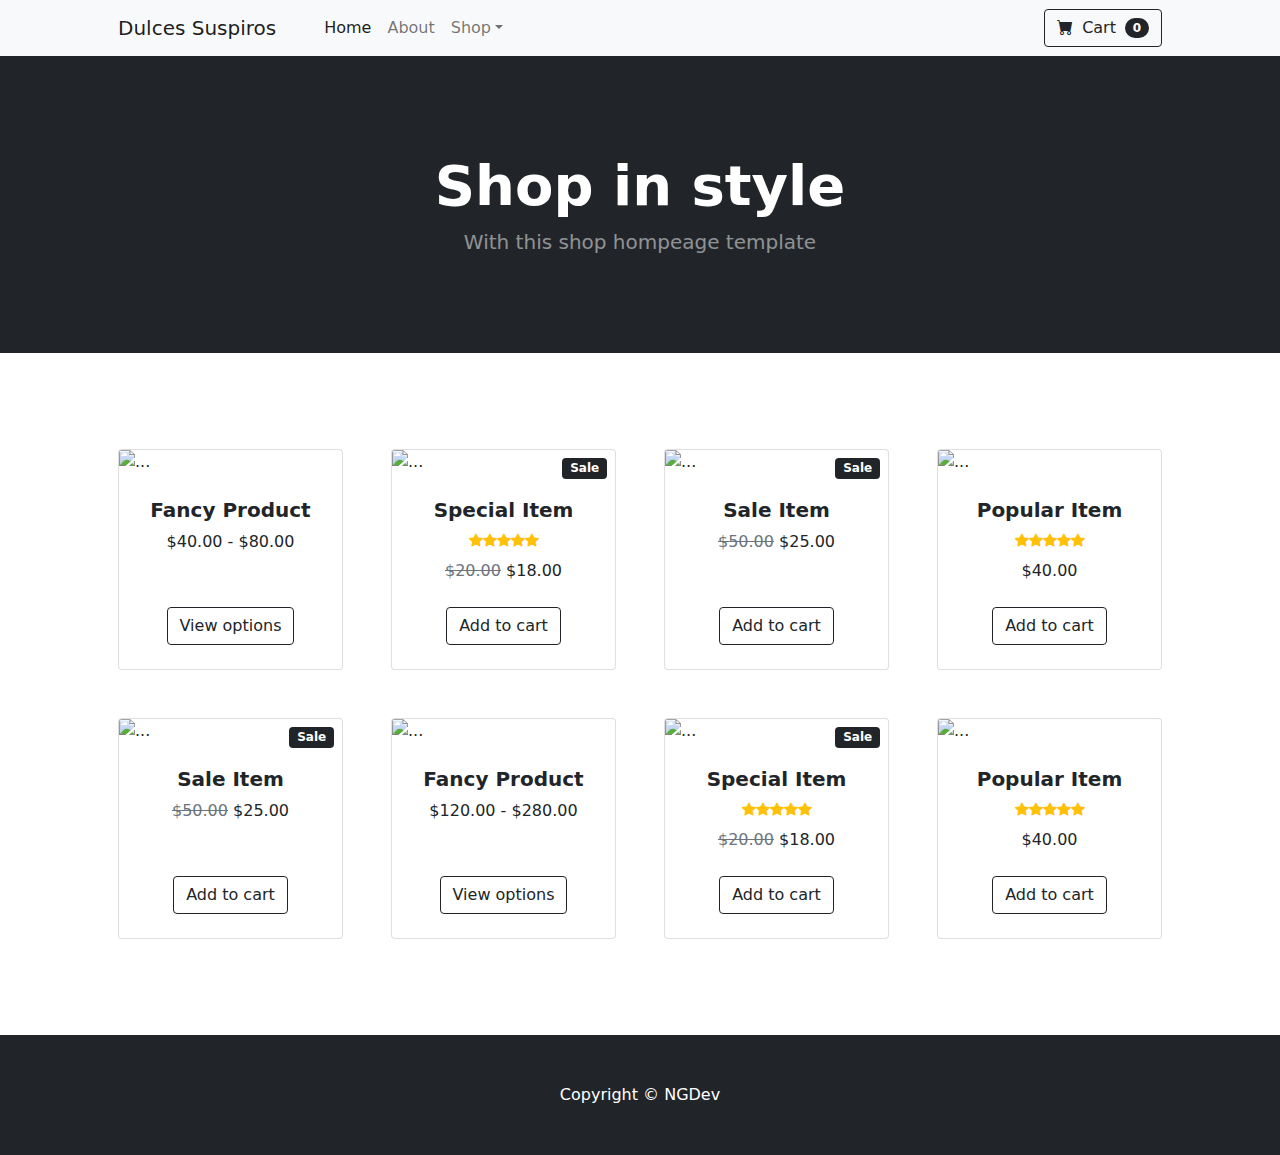
==== index.html @ 624cac3d "primer commit" ====
<!DOCTYPE html>
<html lang="es">
    <head>
        <meta charset="utf-8" />
        <meta name="viewport" content="width=device-width, initial-scale=1, shrink-to-fit=no" />
        <meta name="description" content="" />
        <meta name="Nicolás Gea" content="" />
        <title>Dulces Suspiros Homepage - Emprendimiento dedicado a la elaboración de alimentos dulces y salados</title>
        <!-- Favicon-->
        <link rel="icon" type="image/x-icon" href="assets/favIconDS.png" />
        <!-- Bootstrap icons-->
        <link href="https://cdn.jsdelivr.net/npm/bootstrap-icons@1.5.0/font/bootstrap-icons.css" rel="stylesheet" />
        <!-- Core theme CSS (includes Bootstrap)-->
        <link href="css/styles.css" rel="stylesheet" />
    </head>
    <body>
        <!-- Navigation-->
        <nav class="navbar navbar-expand-lg navbar-light bg-light">
            <div class="container px-4 px-lg-5">
                <a class="navbar-brand" href="#!">Dulces Suspiros</a>
                <button class="navbar-toggler" type="button" data-bs-toggle="collapse" data-bs-target="#navbarSupportedContent" aria-controls="navbarSupportedContent" aria-expanded="false" aria-label="Toggle navigation"><span class="navbar-toggler-icon"></span></button>
                <div class="collapse navbar-collapse" id="navbarSupportedContent">
                    <ul class="navbar-nav me-auto mb-2 mb-lg-0 ms-lg-4">
                        <li class="nav-item"><a class="nav-link active" aria-current="page" href="#!">Home</a></li>
                        <li class="nav-item"><a class="nav-link" href="#!">About</a></li>
                        <li class="nav-item dropdown">
                            <a class="nav-link dropdown-toggle" id="navbarDropdown" href="#" role="button" data-bs-toggle="dropdown" aria-expanded="false">Shop</a>
                            <ul class="dropdown-menu" aria-labelledby="navbarDropdown">
                                <li><a class="dropdown-item" href="#!">All Products</a></li>
                                <li><hr class="dropdown-divider" /></li>
                                <li><a class="dropdown-item" href="#!">Popular Items</a></li>
                                <li><a class="dropdown-item" href="#!">New Arrivals</a></li>
                            </ul>
                        </li>
                    </ul>
                    <form class="d-flex">
                        <button class="btn btn-outline-dark" type="submit">
                            <i class="bi-cart-fill me-1"></i>
                            Cart
                            <span class="badge bg-dark text-white ms-1 rounded-pill">0</span>
                        </button>
                    </form>
                </div>
            </div>
        </nav>
        <!-- Header-->
        <header class="bg-dark py-5">
            <div class="container px-4 px-lg-5 my-5">
                <div class="text-center text-white">
                    <h1 class="display-4 fw-bolder">Shop in style</h1>
                    <p class="lead fw-normal text-white-50 mb-0">With this shop hompeage template</p>
                </div>
            </div>
        </header>
        <!-- Section-->
        <section class="py-5">
            <div class="container px-4 px-lg-5 mt-5">
                <div class="row gx-4 gx-lg-5 row-cols-2 row-cols-md-3 row-cols-xl-4 justify-content-center">
                    <div class="col mb-5">
                        <div class="card h-100">
                            <!-- Product image-->
                            <img class="card-img-top" src="https://dummyimage.com/450x300/dee2e6/6c757d.jpg" alt="..." />
                            <!-- Product details-->
                            <div class="card-body p-4">
                                <div class="text-center">
                                    <!-- Product name-->
                                    <h5 class="fw-bolder">Fancy Product</h5>
                                    <!-- Product price-->
                                    $40.00 - $80.00
                                </div>
                            </div>
                            <!-- Product actions-->
                            <div class="card-footer p-4 pt-0 border-top-0 bg-transparent">
                                <div class="text-center"><a class="btn btn-outline-dark mt-auto" href="#">View options</a></div>
                            </div>
                        </div>
                    </div>
                    <div class="col mb-5">
                        <div class="card h-100">
                            <!-- Sale badge-->
                            <div class="badge bg-dark text-white position-absolute" style="top: 0.5rem; right: 0.5rem">Sale</div>
                            <!-- Product image-->
                            <img class="card-img-top" src="https://dummyimage.com/450x300/dee2e6/6c757d.jpg" alt="..." />
                            <!-- Product details-->
                            <div class="card-body p-4">
                                <div class="text-center">
                                    <!-- Product name-->
                                    <h5 class="fw-bolder">Special Item</h5>
                                    <!-- Product reviews-->
                                    <div class="d-flex justify-content-center small text-warning mb-2">
                                        <div class="bi-star-fill"></div>
                                        <div class="bi-star-fill"></div>
                                        <div class="bi-star-fill"></div>
                                        <div class="bi-star-fill"></div>
                                        <div class="bi-star-fill"></div>
                                    </div>
                                    <!-- Product price-->
                                    <span class="text-muted text-decoration-line-through">$20.00</span>
                                    $18.00
                                </div>
                            </div>
                            <!-- Product actions-->
                            <div class="card-footer p-4 pt-0 border-top-0 bg-transparent">
                                <div class="text-center"><a class="btn btn-outline-dark mt-auto" href="#">Add to cart</a></div>
                            </div>
                        </div>
                    </div>
                    <div class="col mb-5">
                        <div class="card h-100">
                            <!-- Sale badge-->
                            <div class="badge bg-dark text-white position-absolute" style="top: 0.5rem; right: 0.5rem">Sale</div>
                            <!-- Product image-->
                            <img class="card-img-top" src="https://dummyimage.com/450x300/dee2e6/6c757d.jpg" alt="..." />
                            <!-- Product details-->
                            <div class="card-body p-4">
                                <div class="text-center">
                                    <!-- Product name-->
                                    <h5 class="fw-bolder">Sale Item</h5>
                                    <!-- Product price-->
                                    <span class="text-muted text-decoration-line-through">$50.00</span>
                                    $25.00
                                </div>
                            </div>
                            <!-- Product actions-->
                            <div class="card-footer p-4 pt-0 border-top-0 bg-transparent">
                                <div class="text-center"><a class="btn btn-outline-dark mt-auto" href="#">Add to cart</a></div>
                            </div>
                        </div>
                    </div>
                    <div class="col mb-5">
                        <div class="card h-100">
                            <!-- Product image-->
                            <img class="card-img-top" src="https://dummyimage.com/450x300/dee2e6/6c757d.jpg" alt="..." />
                            <!-- Product details-->
                            <div class="card-body p-4">
                                <div class="text-center">
                                    <!-- Product name-->
                                    <h5 class="fw-bolder">Popular Item</h5>
                                    <!-- Product reviews-->
                                    <div class="d-flex justify-content-center small text-warning mb-2">
                                        <div class="bi-star-fill"></div>
                                        <div class="bi-star-fill"></div>
                                        <div class="bi-star-fill"></div>
                                        <div class="bi-star-fill"></div>
                                        <div class="bi-star-fill"></div>
                                    </div>
                                    <!-- Product price-->
                                    $40.00
                                </div>
                            </div>
                            <!-- Product actions-->
                            <div class="card-footer p-4 pt-0 border-top-0 bg-transparent">
                                <div class="text-center"><a class="btn btn-outline-dark mt-auto" href="#">Add to cart</a></div>
                            </div>
                        </div>
                    </div>
                    <div class="col mb-5">
                        <div class="card h-100">
                            <!-- Sale badge-->
                            <div class="badge bg-dark text-white position-absolute" style="top: 0.5rem; right: 0.5rem">Sale</div>
                            <!-- Product image-->
                            <img class="card-img-top" src="https://dummyimage.com/450x300/dee2e6/6c757d.jpg" alt="..." />
                            <!-- Product details-->
                            <div class="card-body p-4">
                                <div class="text-center">
                                    <!-- Product name-->
                                    <h5 class="fw-bolder">Sale Item</h5>
                                    <!-- Product price-->
                                    <span class="text-muted text-decoration-line-through">$50.00</span>
                                    $25.00
                                </div>
                            </div>
                            <!-- Product actions-->
                            <div class="card-footer p-4 pt-0 border-top-0 bg-transparent">
                                <div class="text-center"><a class="btn btn-outline-dark mt-auto" href="#">Add to cart</a></div>
                            </div>
                        </div>
                    </div>
                    <div class="col mb-5">
                        <div class="card h-100">
                            <!-- Product image-->
                            <img class="card-img-top" src="https://dummyimage.com/450x300/dee2e6/6c757d.jpg" alt="..." />
                            <!-- Product details-->
                            <div class="card-body p-4">
                                <div class="text-center">
                                    <!-- Product name-->
                                    <h5 class="fw-bolder">Fancy Product</h5>
                                    <!-- Product price-->
                                    $120.00 - $280.00
                                </div>
                            </div>
                            <!-- Product actions-->
                            <div class="card-footer p-4 pt-0 border-top-0 bg-transparent">
                                <div class="text-center"><a class="btn btn-outline-dark mt-auto" href="#">View options</a></div>
                            </div>
                        </div>
                    </div>
                    <div class="col mb-5">
                        <div class="card h-100">
                            <!-- Sale badge-->
                            <div class="badge bg-dark text-white position-absolute" style="top: 0.5rem; right: 0.5rem">Sale</div>
                            <!-- Product image-->
                            <img class="card-img-top" src="https://dummyimage.com/450x300/dee2e6/6c757d.jpg" alt="..." />
                            <!-- Product details-->
                            <div class="card-body p-4">
                                <div class="text-center">
                                    <!-- Product name-->
                                    <h5 class="fw-bolder">Special Item</h5>
                                    <!-- Product reviews-->
                                    <div class="d-flex justify-content-center small text-warning mb-2">
                                        <div class="bi-star-fill"></div>
                                        <div class="bi-star-fill"></div>
                                        <div class="bi-star-fill"></div>
                                        <div class="bi-star-fill"></div>
                                        <div class="bi-star-fill"></div>
                                    </div>
                                    <!-- Product price-->
                                    <span class="text-muted text-decoration-line-through">$20.00</span>
                                    $18.00
                                </div>
                            </div>
                            <!-- Product actions-->
                            <div class="card-footer p-4 pt-0 border-top-0 bg-transparent">
                                <div class="text-center"><a class="btn btn-outline-dark mt-auto" href="#">Add to cart</a></div>
                            </div>
                        </div>
                    </div>
                    <div class="col mb-5">
                        <div class="card h-100">
                            <!-- Product image-->
                            <img class="card-img-top" src="https://dummyimage.com/450x300/dee2e6/6c757d.jpg" alt="..." />
                            <!-- Product details-->
                            <div class="card-body p-4">
                                <div class="text-center">
                                    <!-- Product name-->
                                    <h5 class="fw-bolder">Popular Item</h5>
                                    <!-- Product reviews-->
                                    <div class="d-flex justify-content-center small text-warning mb-2">
                                        <div class="bi-star-fill"></div>
                                        <div class="bi-star-fill"></div>
                                        <div class="bi-star-fill"></div>
                                        <div class="bi-star-fill"></div>
                                        <div class="bi-star-fill"></div>
                                    </div>
                                    <!-- Product price-->
                                    $40.00
                                </div>
                            </div>
                            <!-- Product actions-->
                            <div class="card-footer p-4 pt-0 border-top-0 bg-transparent">
                                <div class="text-center"><a class="btn btn-outline-dark mt-auto" href="#">Add to cart</a></div>
                            </div>
                        </div>
                    </div>
                </div>
            </div>
        </section>
        <!-- Footer-->
        <footer class="py-5 bg-dark">
            <div class="container"><p class="m-0 text-center text-white">Copyright &copy; NGDev</p></div>
        </footer>
        <!-- Bootstrap core JS-->
        <script src="https://cdn.jsdelivr.net/npm/bootstrap@5.1.3/dist/js/bootstrap.bundle.min.js"></script>
        <!-- Core theme JS-->
        <script src="js/scripts.js"></script>
    </body>
</html>
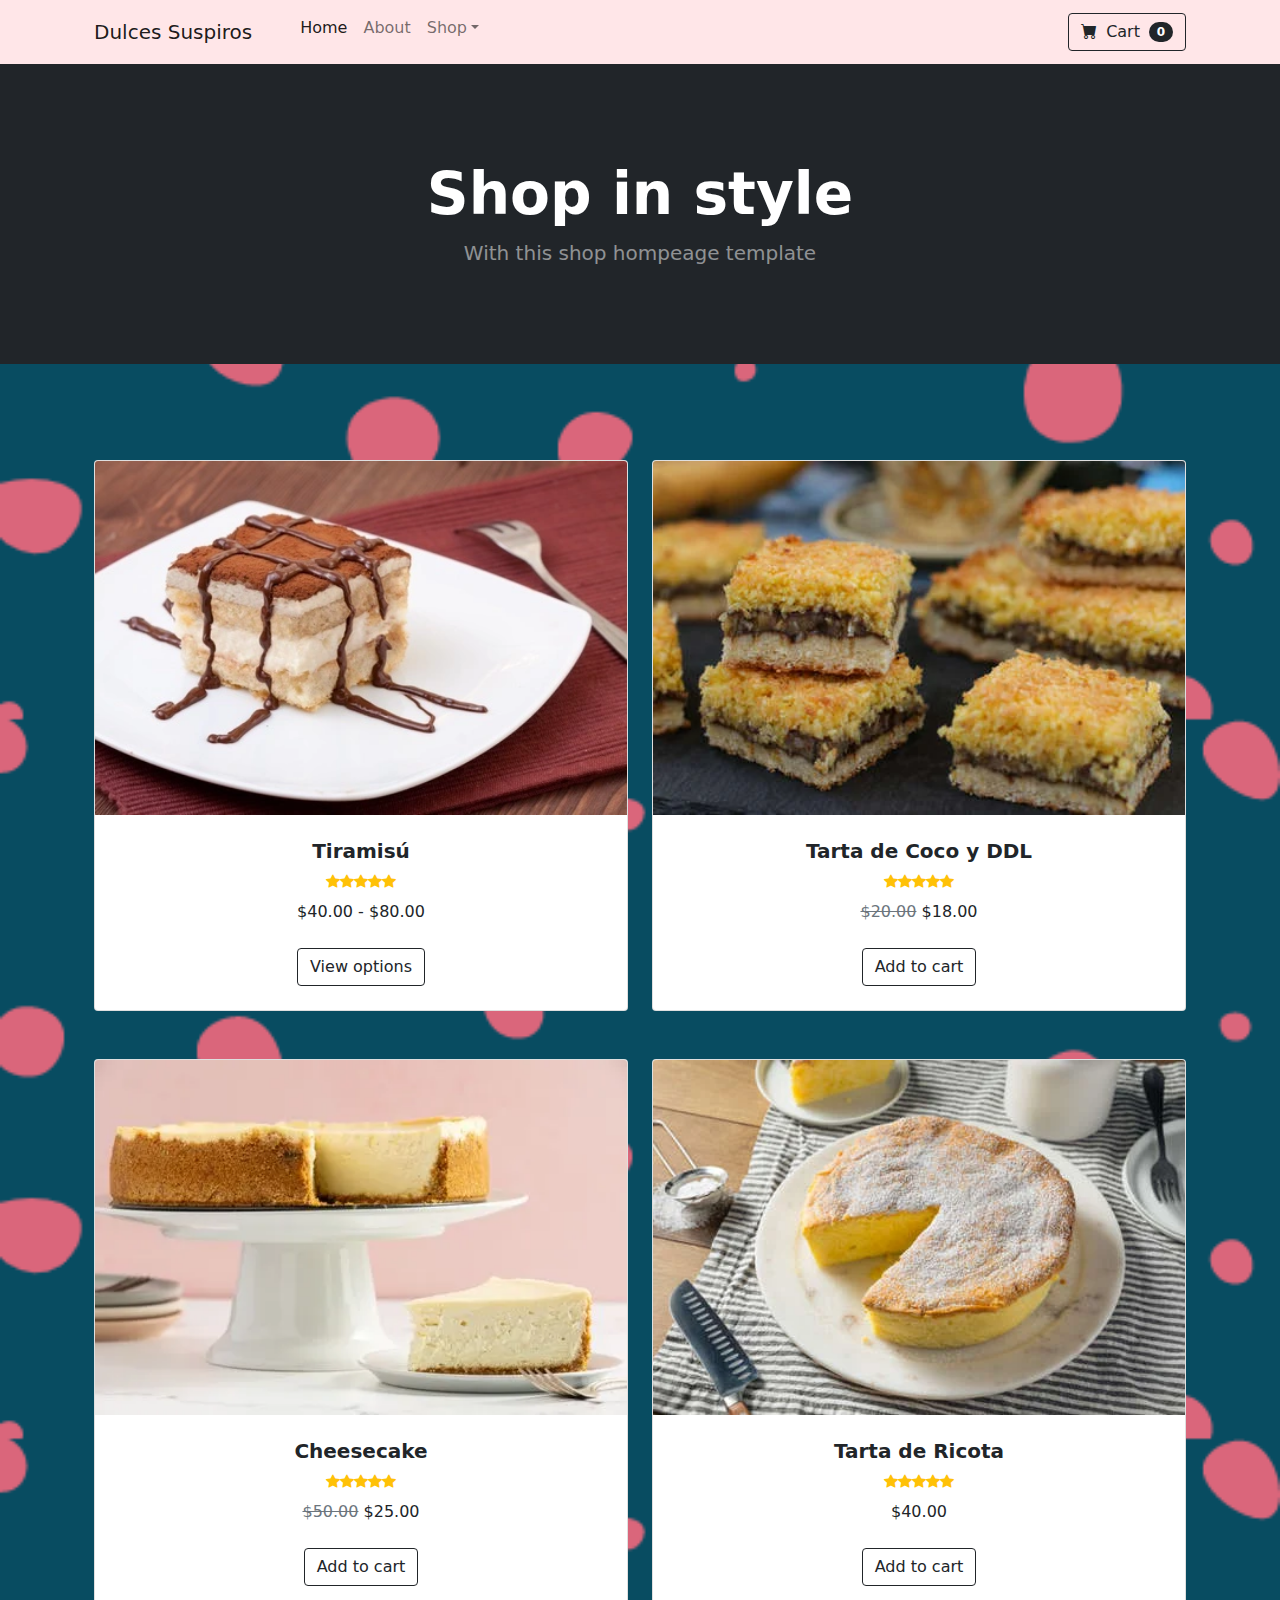
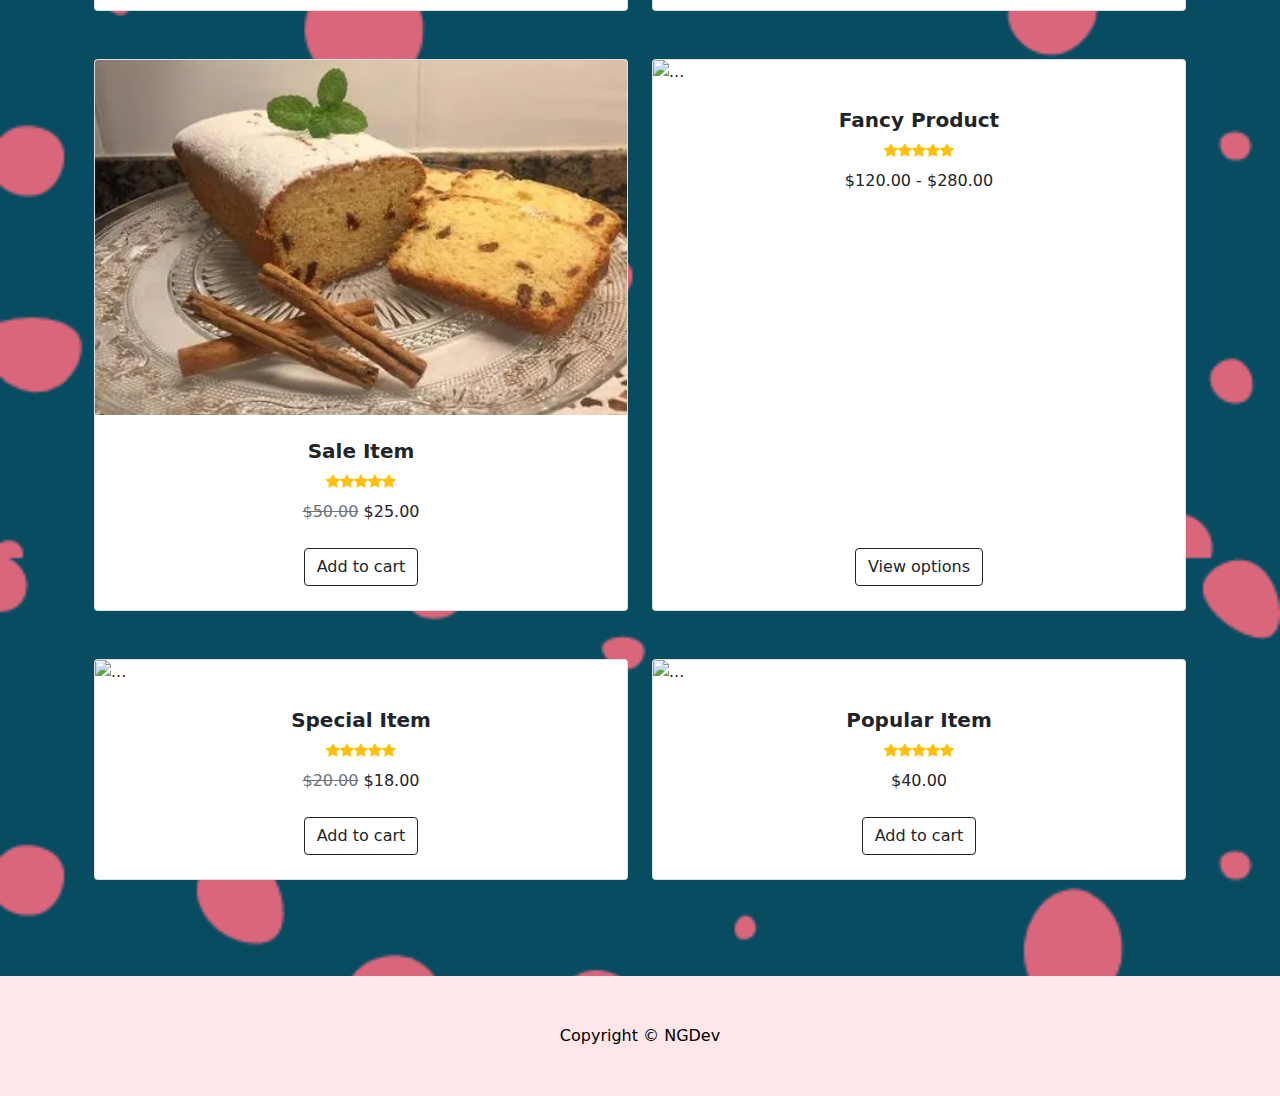
==== commit d3905322: "Segundo Commit" ====
--- a/index.html
+++ b/index.html
@@ -59,12 +59,19 @@
                     <div class="col mb-5">
                         <div class="card h-100">
                             <!-- Product image-->
-                            <img class="card-img-top" src="https://dummyimage.com/450x300/dee2e6/6c757d.jpg" alt="..." />
-                            <!-- Product details-->
-                            <div class="card-body p-4">
-                                <div class="text-center">
-                                    <!-- Product name-->
-                                    <h5 class="fw-bolder">Fancy Product</h5>
+                            <img class="card-img-top" src="./assets/tiramisu.webp" alt="Porción de postre Tiramisú en plato, con salsa de chocolate" />
+                            <!-- Product details-->
+                            <div class="card-body p-4">
+                                <div class="text-center">
+                                    <!-- Product name-->
+                                    <h5 class="fw-bolder">Tiramisú</h5>
+                                    <div class="d-flex justify-content-center small text-warning mb-2">
+                                        <div class="bi-star-fill"></div>
+                                        <div class="bi-star-fill"></div>
+                                        <div class="bi-star-fill"></div>
+                                        <div class="bi-star-fill"></div>
+                                        <div class="bi-star-fill"></div>
+                                    </div>
                                     <!-- Product price-->
                                     $40.00 - $80.00
                                 </div>
@@ -78,14 +85,14 @@
                     <div class="col mb-5">
                         <div class="card h-100">
                             <!-- Sale badge-->
-                            <div class="badge bg-dark text-white position-absolute" style="top: 0.5rem; right: 0.5rem">Sale</div>
-                            <!-- Product image-->
-                            <img class="card-img-top" src="https://dummyimage.com/450x300/dee2e6/6c757d.jpg" alt="..." />
-                            <!-- Product details-->
-                            <div class="card-body p-4">
-                                <div class="text-center">
-                                    <!-- Product name-->
-                                    <h5 class="fw-bolder">Special Item</h5>
+                            <!-- <div class="badge bg-dark text-white position-absolute" style="top: 0.5rem; right: 0.5rem">Sale</div> -->
+                            <!-- Product image-->
+                            <img class="card-img-top" src="./assets/Coco-y-DDL.webp" alt="Tarta de coco y ducle de leche" />
+                            <!-- Product details-->
+                            <div class="card-body p-4">
+                                <div class="text-center">
+                                    <!-- Product name-->
+                                    <h5 class="fw-bolder">Tarta de Coco y DDL</h5>
                                     <!-- Product reviews-->
                                     <div class="d-flex justify-content-center small text-warning mb-2">
                                         <div class="bi-star-fill"></div>
@@ -108,14 +115,21 @@
                     <div class="col mb-5">
                         <div class="card h-100">
                             <!-- Sale badge-->
-                            <div class="badge bg-dark text-white position-absolute" style="top: 0.5rem; right: 0.5rem">Sale</div>
-                            <!-- Product image-->
-                            <img class="card-img-top" src="https://dummyimage.com/450x300/dee2e6/6c757d.jpg" alt="..." />
-                            <!-- Product details-->
-                            <div class="card-body p-4">
-                                <div class="text-center">
-                                    <!-- Product name-->
-                                    <h5 class="fw-bolder">Sale Item</h5>
+                            <!-- <div class="badge bg-dark text-white position-absolute" style="top: 0.5rem; right: 0.5rem">Sale</div> -->
+                            <!-- Product image-->
+                            <img class="card-img-top" src="./assets/Cheesecake.webp" alt="Cheesecake" />
+                            <!-- Product details-->
+                            <div class="card-body p-4">
+                                <div class="text-center">
+                                    <!-- Product name-->
+                                    <h5 class="fw-bolder">Cheesecake</h5>
+                                    <div class="d-flex justify-content-center small text-warning mb-2">
+                                        <div class="bi-star-fill"></div>
+                                        <div class="bi-star-fill"></div>
+                                        <div class="bi-star-fill"></div>
+                                        <div class="bi-star-fill"></div>
+                                        <div class="bi-star-fill"></div>
+                                    </div>
                                     <!-- Product price-->
                                     <span class="text-muted text-decoration-line-through">$50.00</span>
                                     $25.00
@@ -130,12 +144,12 @@
                     <div class="col mb-5">
                         <div class="card h-100">
                             <!-- Product image-->
-                            <img class="card-img-top" src="https://dummyimage.com/450x300/dee2e6/6c757d.jpg" alt="..." />
-                            <!-- Product details-->
-                            <div class="card-body p-4">
-                                <div class="text-center">
-                                    <!-- Product name-->
-                                    <h5 class="fw-bolder">Popular Item</h5>
+                            <img class="card-img-top" src="./assets/Tarta de Ricota.webp" alt="Tarta de ricota en plato" />
+                            <!-- Product details-->
+                            <div class="card-body p-4">
+                                <div class="text-center">
+                                    <!-- Product name-->
+                                    <h5 class="fw-bolder">Tarta de Ricota</h5>
                                     <!-- Product reviews-->
                                     <div class="d-flex justify-content-center small text-warning mb-2">
                                         <div class="bi-star-fill"></div>
@@ -157,14 +171,21 @@
                     <div class="col mb-5">
                         <div class="card h-100">
                             <!-- Sale badge-->
-                            <div class="badge bg-dark text-white position-absolute" style="top: 0.5rem; right: 0.5rem">Sale</div>
-                            <!-- Product image-->
-                            <img class="card-img-top" src="https://dummyimage.com/450x300/dee2e6/6c757d.jpg" alt="..." />
+                            <!-- <div class="badge bg-dark text-white position-absolute" style="top: 0.5rem; right: 0.5rem">Sale</div> -->
+                            <!-- Product image-->
+                            <img class="card-img-top" src="./assets/budin-inglés.webp" alt="Budín Ingles en plato espolvoreado con azúcar impalpable" />
                             <!-- Product details-->
                             <div class="card-body p-4">
                                 <div class="text-center">
                                     <!-- Product name-->
                                     <h5 class="fw-bolder">Sale Item</h5>
+                                    <div class="d-flex justify-content-center small text-warning mb-2">
+                                        <div class="bi-star-fill"></div>
+                                        <div class="bi-star-fill"></div>
+                                        <div class="bi-star-fill"></div>
+                                        <div class="bi-star-fill"></div>
+                                        <div class="bi-star-fill"></div>
+                                    </div>
                                     <!-- Product price-->
                                     <span class="text-muted text-decoration-line-through">$50.00</span>
                                     $25.00
@@ -185,6 +206,13 @@
                                 <div class="text-center">
                                     <!-- Product name-->
                                     <h5 class="fw-bolder">Fancy Product</h5>
+                                    <div class="d-flex justify-content-center small text-warning mb-2">
+                                        <div class="bi-star-fill"></div>
+                                        <div class="bi-star-fill"></div>
+                                        <div class="bi-star-fill"></div>
+                                        <div class="bi-star-fill"></div>
+                                        <div class="bi-star-fill"></div>
+                                    </div>
                                     <!-- Product price-->
                                     $120.00 - $280.00
                                 </div>
@@ -198,7 +226,7 @@
                     <div class="col mb-5">
                         <div class="card h-100">
                             <!-- Sale badge-->
-                            <div class="badge bg-dark text-white position-absolute" style="top: 0.5rem; right: 0.5rem">Sale</div>
+                            <!-- <div class="badge bg-dark text-white position-absolute" style="top: 0.5rem; right: 0.5rem">Sale</div> -->
                             <!-- Product image-->
                             <img class="card-img-top" src="https://dummyimage.com/450x300/dee2e6/6c757d.jpg" alt="..." />
                             <!-- Product details-->
@@ -256,8 +284,8 @@
             </div>
         </section>
         <!-- Footer-->
-        <footer class="py-5 bg-dark">
-            <div class="container"><p class="m-0 text-center text-white">Copyright &copy; NGDev</p></div>
+        <footer class="py-5 bg-light">
+            <div class="container"><p class="m-0 text-center text-black">Copyright &copy; NGDev</p></div>
         </footer>
         <!-- Bootstrap core JS-->
         <script src="https://cdn.jsdelivr.net/npm/bootstrap@5.1.3/dist/js/bootstrap.bundle.min.js"></script>
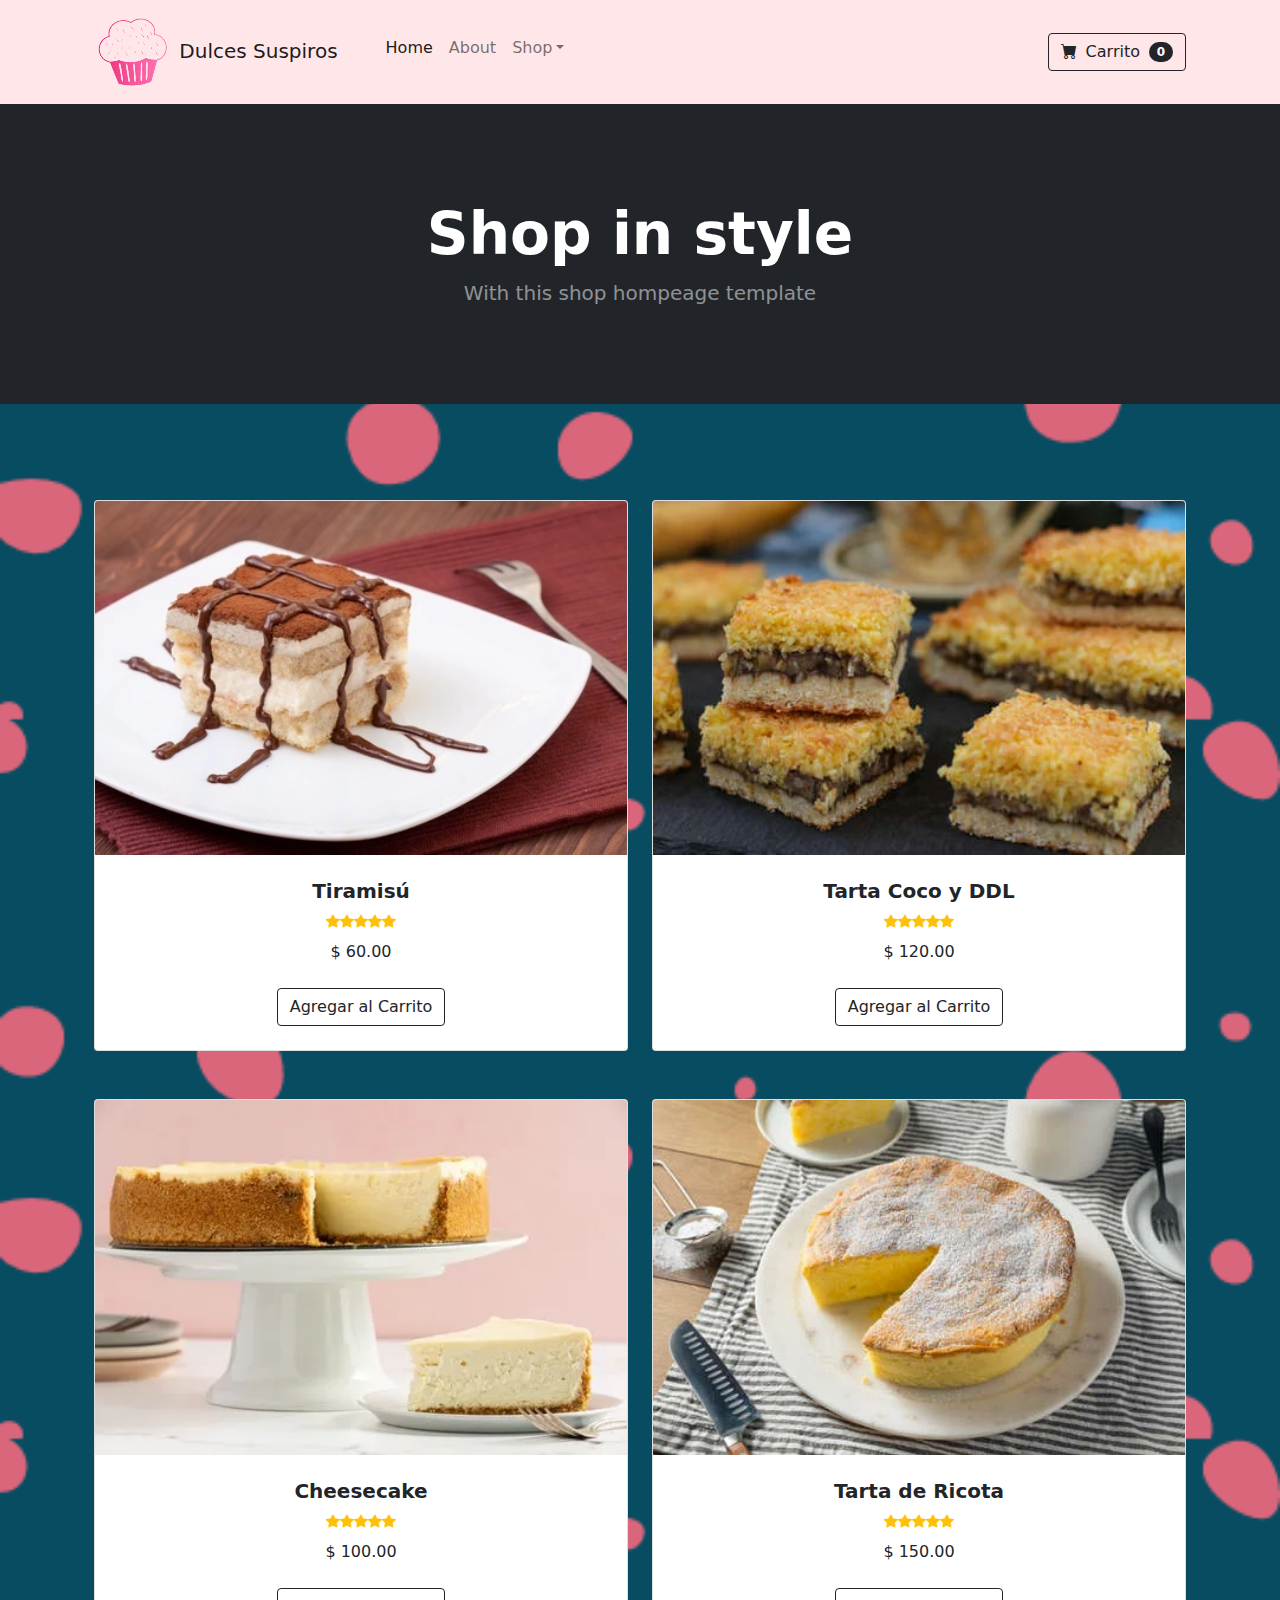
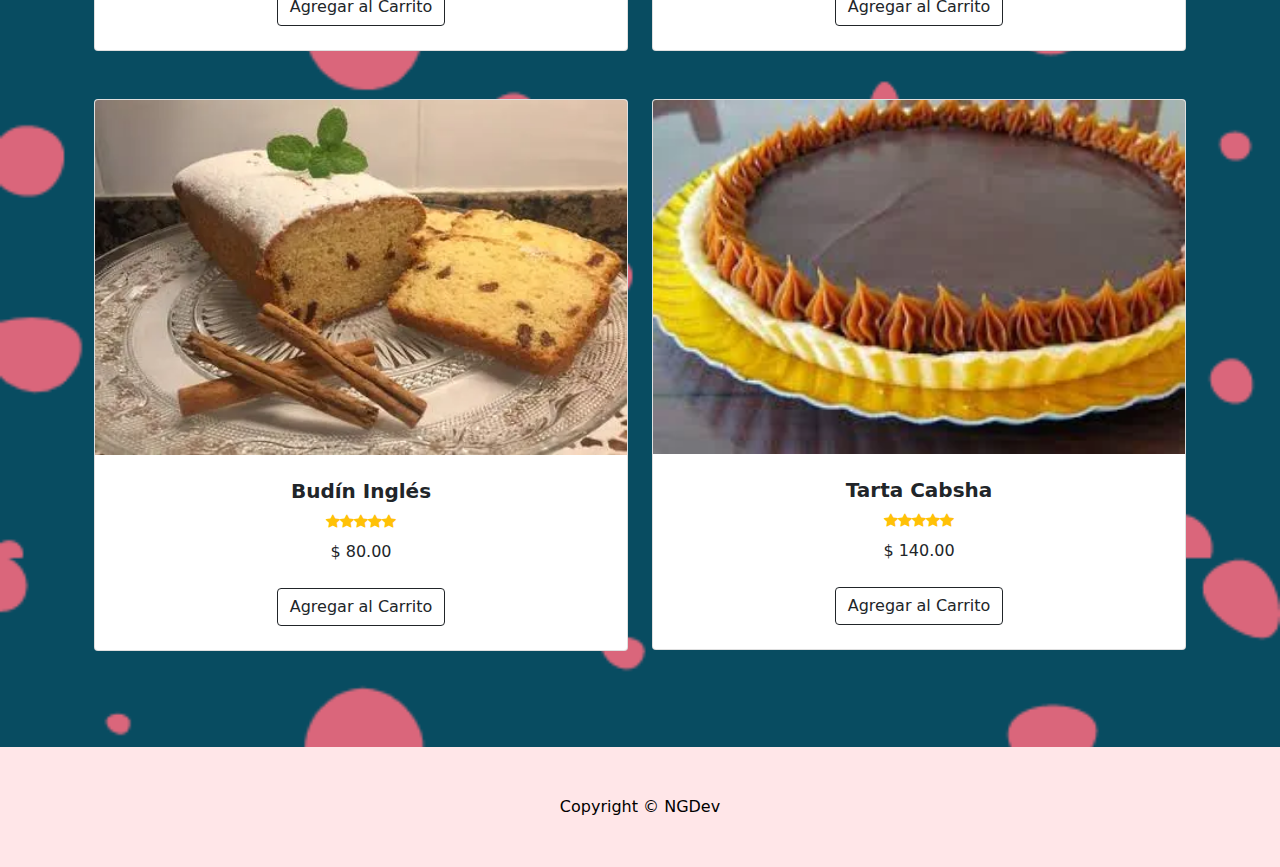
==== commit f828d105: "tarjetas prod creadas" ====
--- a/index.html
+++ b/index.html
@@ -5,7 +5,7 @@
         <meta name="viewport" content="width=device-width, initial-scale=1, shrink-to-fit=no" />
         <meta name="description" content="" />
         <meta name="Nicolás Gea" content="" />
-        <title>Dulces Suspiros Homepage - Emprendimiento dedicado a la elaboración de alimentos dulces y salados</title>
+        <title>Dulces Suspiros Homepage - Emprendimiento dedicado a la elaboración de alimentos dulces</title>
         <!-- Favicon-->
         <link rel="icon" type="image/x-icon" href="assets/favIconDS.png" />
         <!-- Bootstrap icons-->
@@ -17,12 +17,12 @@
         <!-- Navigation-->
         <nav class="navbar navbar-expand-lg navbar-light bg-light">
             <div class="container px-4 px-lg-5">
-                <a class="navbar-brand" href="#!">Dulces Suspiros</a>
+                <a class="navbar-brand" href="./index.html"> <img src="./assets/logoChico.png" alt=""> Dulces Suspiros</a>
                 <button class="navbar-toggler" type="button" data-bs-toggle="collapse" data-bs-target="#navbarSupportedContent" aria-controls="navbarSupportedContent" aria-expanded="false" aria-label="Toggle navigation"><span class="navbar-toggler-icon"></span></button>
                 <div class="collapse navbar-collapse" id="navbarSupportedContent">
                     <ul class="navbar-nav me-auto mb-2 mb-lg-0 ms-lg-4">
-                        <li class="nav-item"><a class="nav-link active" aria-current="page" href="#!">Home</a></li>
-                        <li class="nav-item"><a class="nav-link" href="#!">About</a></li>
+                        <li class="nav-item"><a class="nav-link active" aria-current="page" href="./index.html">Home</a></li>
+                        <li class="nav-item"><a class="nav-link" href="./pages/carrito.html">About</a></li>
                         <li class="nav-item dropdown">
                             <a class="nav-link dropdown-toggle" id="navbarDropdown" href="#" role="button" data-bs-toggle="dropdown" aria-expanded="false">Shop</a>
                             <ul class="dropdown-menu" aria-labelledby="navbarDropdown">
@@ -33,11 +33,11 @@
                             </ul>
                         </li>
                     </ul>
-                    <form class="d-flex">
-                        <button class="btn btn-outline-dark" type="submit">
+                    <form class="d-flex" href="./pages/carrito.html">
+                        <button class="btn btn-outline-dark" type="submit" href="./pages/carrito.html">
                             <i class="bi-cart-fill me-1"></i>
-                            Cart
-                            <span class="badge bg-dark text-white ms-1 rounded-pill">0</span>
+                            Carrito
+                            <span class="badge bg-dark text-white ms-1 rounded-pill" id="numeroCarrito">0</span>
                         </button>
                     </form>
                 </div>
@@ -55,231 +55,7 @@
         <!-- Section-->
         <section class="py-5">
             <div class="container px-4 px-lg-5 mt-5">
-                <div class="row gx-4 gx-lg-5 row-cols-2 row-cols-md-3 row-cols-xl-4 justify-content-center">
-                    <div class="col mb-5">
-                        <div class="card h-100">
-                            <!-- Product image-->
-                            <img class="card-img-top" src="./assets/tiramisu.webp" alt="Porción de postre Tiramisú en plato, con salsa de chocolate" />
-                            <!-- Product details-->
-                            <div class="card-body p-4">
-                                <div class="text-center">
-                                    <!-- Product name-->
-                                    <h5 class="fw-bolder">Tiramisú</h5>
-                                    <div class="d-flex justify-content-center small text-warning mb-2">
-                                        <div class="bi-star-fill"></div>
-                                        <div class="bi-star-fill"></div>
-                                        <div class="bi-star-fill"></div>
-                                        <div class="bi-star-fill"></div>
-                                        <div class="bi-star-fill"></div>
-                                    </div>
-                                    <!-- Product price-->
-                                    $40.00 - $80.00
-                                </div>
-                            </div>
-                            <!-- Product actions-->
-                            <div class="card-footer p-4 pt-0 border-top-0 bg-transparent">
-                                <div class="text-center"><a class="btn btn-outline-dark mt-auto" href="#">View options</a></div>
-                            </div>
-                        </div>
-                    </div>
-                    <div class="col mb-5">
-                        <div class="card h-100">
-                            <!-- Sale badge-->
-                            <!-- <div class="badge bg-dark text-white position-absolute" style="top: 0.5rem; right: 0.5rem">Sale</div> -->
-                            <!-- Product image-->
-                            <img class="card-img-top" src="./assets/Coco-y-DDL.webp" alt="Tarta de coco y ducle de leche" />
-                            <!-- Product details-->
-                            <div class="card-body p-4">
-                                <div class="text-center">
-                                    <!-- Product name-->
-                                    <h5 class="fw-bolder">Tarta de Coco y DDL</h5>
-                                    <!-- Product reviews-->
-                                    <div class="d-flex justify-content-center small text-warning mb-2">
-                                        <div class="bi-star-fill"></div>
-                                        <div class="bi-star-fill"></div>
-                                        <div class="bi-star-fill"></div>
-                                        <div class="bi-star-fill"></div>
-                                        <div class="bi-star-fill"></div>
-                                    </div>
-                                    <!-- Product price-->
-                                    <span class="text-muted text-decoration-line-through">$20.00</span>
-                                    $18.00
-                                </div>
-                            </div>
-                            <!-- Product actions-->
-                            <div class="card-footer p-4 pt-0 border-top-0 bg-transparent">
-                                <div class="text-center"><a class="btn btn-outline-dark mt-auto" href="#">Add to cart</a></div>
-                            </div>
-                        </div>
-                    </div>
-                    <div class="col mb-5">
-                        <div class="card h-100">
-                            <!-- Sale badge-->
-                            <!-- <div class="badge bg-dark text-white position-absolute" style="top: 0.5rem; right: 0.5rem">Sale</div> -->
-                            <!-- Product image-->
-                            <img class="card-img-top" src="./assets/Cheesecake.webp" alt="Cheesecake" />
-                            <!-- Product details-->
-                            <div class="card-body p-4">
-                                <div class="text-center">
-                                    <!-- Product name-->
-                                    <h5 class="fw-bolder">Cheesecake</h5>
-                                    <div class="d-flex justify-content-center small text-warning mb-2">
-                                        <div class="bi-star-fill"></div>
-                                        <div class="bi-star-fill"></div>
-                                        <div class="bi-star-fill"></div>
-                                        <div class="bi-star-fill"></div>
-                                        <div class="bi-star-fill"></div>
-                                    </div>
-                                    <!-- Product price-->
-                                    <span class="text-muted text-decoration-line-through">$50.00</span>
-                                    $25.00
-                                </div>
-                            </div>
-                            <!-- Product actions-->
-                            <div class="card-footer p-4 pt-0 border-top-0 bg-transparent">
-                                <div class="text-center"><a class="btn btn-outline-dark mt-auto" href="#">Add to cart</a></div>
-                            </div>
-                        </div>
-                    </div>
-                    <div class="col mb-5">
-                        <div class="card h-100">
-                            <!-- Product image-->
-                            <img class="card-img-top" src="./assets/Tarta de Ricota.webp" alt="Tarta de ricota en plato" />
-                            <!-- Product details-->
-                            <div class="card-body p-4">
-                                <div class="text-center">
-                                    <!-- Product name-->
-                                    <h5 class="fw-bolder">Tarta de Ricota</h5>
-                                    <!-- Product reviews-->
-                                    <div class="d-flex justify-content-center small text-warning mb-2">
-                                        <div class="bi-star-fill"></div>
-                                        <div class="bi-star-fill"></div>
-                                        <div class="bi-star-fill"></div>
-                                        <div class="bi-star-fill"></div>
-                                        <div class="bi-star-fill"></div>
-                                    </div>
-                                    <!-- Product price-->
-                                    $40.00
-                                </div>
-                            </div>
-                            <!-- Product actions-->
-                            <div class="card-footer p-4 pt-0 border-top-0 bg-transparent">
-                                <div class="text-center"><a class="btn btn-outline-dark mt-auto" href="#">Add to cart</a></div>
-                            </div>
-                        </div>
-                    </div>
-                    <div class="col mb-5">
-                        <div class="card h-100">
-                            <!-- Sale badge-->
-                            <!-- <div class="badge bg-dark text-white position-absolute" style="top: 0.5rem; right: 0.5rem">Sale</div> -->
-                            <!-- Product image-->
-                            <img class="card-img-top" src="./assets/budin-inglés.webp" alt="Budín Ingles en plato espolvoreado con azúcar impalpable" />
-                            <!-- Product details-->
-                            <div class="card-body p-4">
-                                <div class="text-center">
-                                    <!-- Product name-->
-                                    <h5 class="fw-bolder">Sale Item</h5>
-                                    <div class="d-flex justify-content-center small text-warning mb-2">
-                                        <div class="bi-star-fill"></div>
-                                        <div class="bi-star-fill"></div>
-                                        <div class="bi-star-fill"></div>
-                                        <div class="bi-star-fill"></div>
-                                        <div class="bi-star-fill"></div>
-                                    </div>
-                                    <!-- Product price-->
-                                    <span class="text-muted text-decoration-line-through">$50.00</span>
-                                    $25.00
-                                </div>
-                            </div>
-                            <!-- Product actions-->
-                            <div class="card-footer p-4 pt-0 border-top-0 bg-transparent">
-                                <div class="text-center"><a class="btn btn-outline-dark mt-auto" href="#">Add to cart</a></div>
-                            </div>
-                        </div>
-                    </div>
-                    <div class="col mb-5">
-                        <div class="card h-100">
-                            <!-- Product image-->
-                            <img class="card-img-top" src="https://dummyimage.com/450x300/dee2e6/6c757d.jpg" alt="..." />
-                            <!-- Product details-->
-                            <div class="card-body p-4">
-                                <div class="text-center">
-                                    <!-- Product name-->
-                                    <h5 class="fw-bolder">Fancy Product</h5>
-                                    <div class="d-flex justify-content-center small text-warning mb-2">
-                                        <div class="bi-star-fill"></div>
-                                        <div class="bi-star-fill"></div>
-                                        <div class="bi-star-fill"></div>
-                                        <div class="bi-star-fill"></div>
-                                        <div class="bi-star-fill"></div>
-                                    </div>
-                                    <!-- Product price-->
-                                    $120.00 - $280.00
-                                </div>
-                            </div>
-                            <!-- Product actions-->
-                            <div class="card-footer p-4 pt-0 border-top-0 bg-transparent">
-                                <div class="text-center"><a class="btn btn-outline-dark mt-auto" href="#">View options</a></div>
-                            </div>
-                        </div>
-                    </div>
-                    <div class="col mb-5">
-                        <div class="card h-100">
-                            <!-- Sale badge-->
-                            <!-- <div class="badge bg-dark text-white position-absolute" style="top: 0.5rem; right: 0.5rem">Sale</div> -->
-                            <!-- Product image-->
-                            <img class="card-img-top" src="https://dummyimage.com/450x300/dee2e6/6c757d.jpg" alt="..." />
-                            <!-- Product details-->
-                            <div class="card-body p-4">
-                                <div class="text-center">
-                                    <!-- Product name-->
-                                    <h5 class="fw-bolder">Special Item</h5>
-                                    <!-- Product reviews-->
-                                    <div class="d-flex justify-content-center small text-warning mb-2">
-                                        <div class="bi-star-fill"></div>
-                                        <div class="bi-star-fill"></div>
-                                        <div class="bi-star-fill"></div>
-                                        <div class="bi-star-fill"></div>
-                                        <div class="bi-star-fill"></div>
-                                    </div>
-                                    <!-- Product price-->
-                                    <span class="text-muted text-decoration-line-through">$20.00</span>
-                                    $18.00
-                                </div>
-                            </div>
-                            <!-- Product actions-->
-                            <div class="card-footer p-4 pt-0 border-top-0 bg-transparent">
-                                <div class="text-center"><a class="btn btn-outline-dark mt-auto" href="#">Add to cart</a></div>
-                            </div>
-                        </div>
-                    </div>
-                    <div class="col mb-5">
-                        <div class="card h-100">
-                            <!-- Product image-->
-                            <img class="card-img-top" src="https://dummyimage.com/450x300/dee2e6/6c757d.jpg" alt="..." />
-                            <!-- Product details-->
-                            <div class="card-body p-4">
-                                <div class="text-center">
-                                    <!-- Product name-->
-                                    <h5 class="fw-bolder">Popular Item</h5>
-                                    <!-- Product reviews-->
-                                    <div class="d-flex justify-content-center small text-warning mb-2">
-                                        <div class="bi-star-fill"></div>
-                                        <div class="bi-star-fill"></div>
-                                        <div class="bi-star-fill"></div>
-                                        <div class="bi-star-fill"></div>
-                                        <div class="bi-star-fill"></div>
-                                    </div>
-                                    <!-- Product price-->
-                                    $40.00
-                                </div>
-                            </div>
-                            <!-- Product actions-->
-                            <div class="card-footer p-4 pt-0 border-top-0 bg-transparent">
-                                <div class="text-center"><a class="btn btn-outline-dark mt-auto" href="#">Add to cart</a></div>
-                            </div>
-                        </div>
-                    </div>
+                <div class="row gx-4 gx-lg-5 row-cols-2 row-cols-md-3 row-cols-xl-4 justify-content-center contenedorTarjeta">
                 </div>
             </div>
         </section>
@@ -292,4 +68,4 @@
         <!-- Core theme JS-->
         <script src="js/scripts.js"></script>
     </body>
-</html>
+</html>